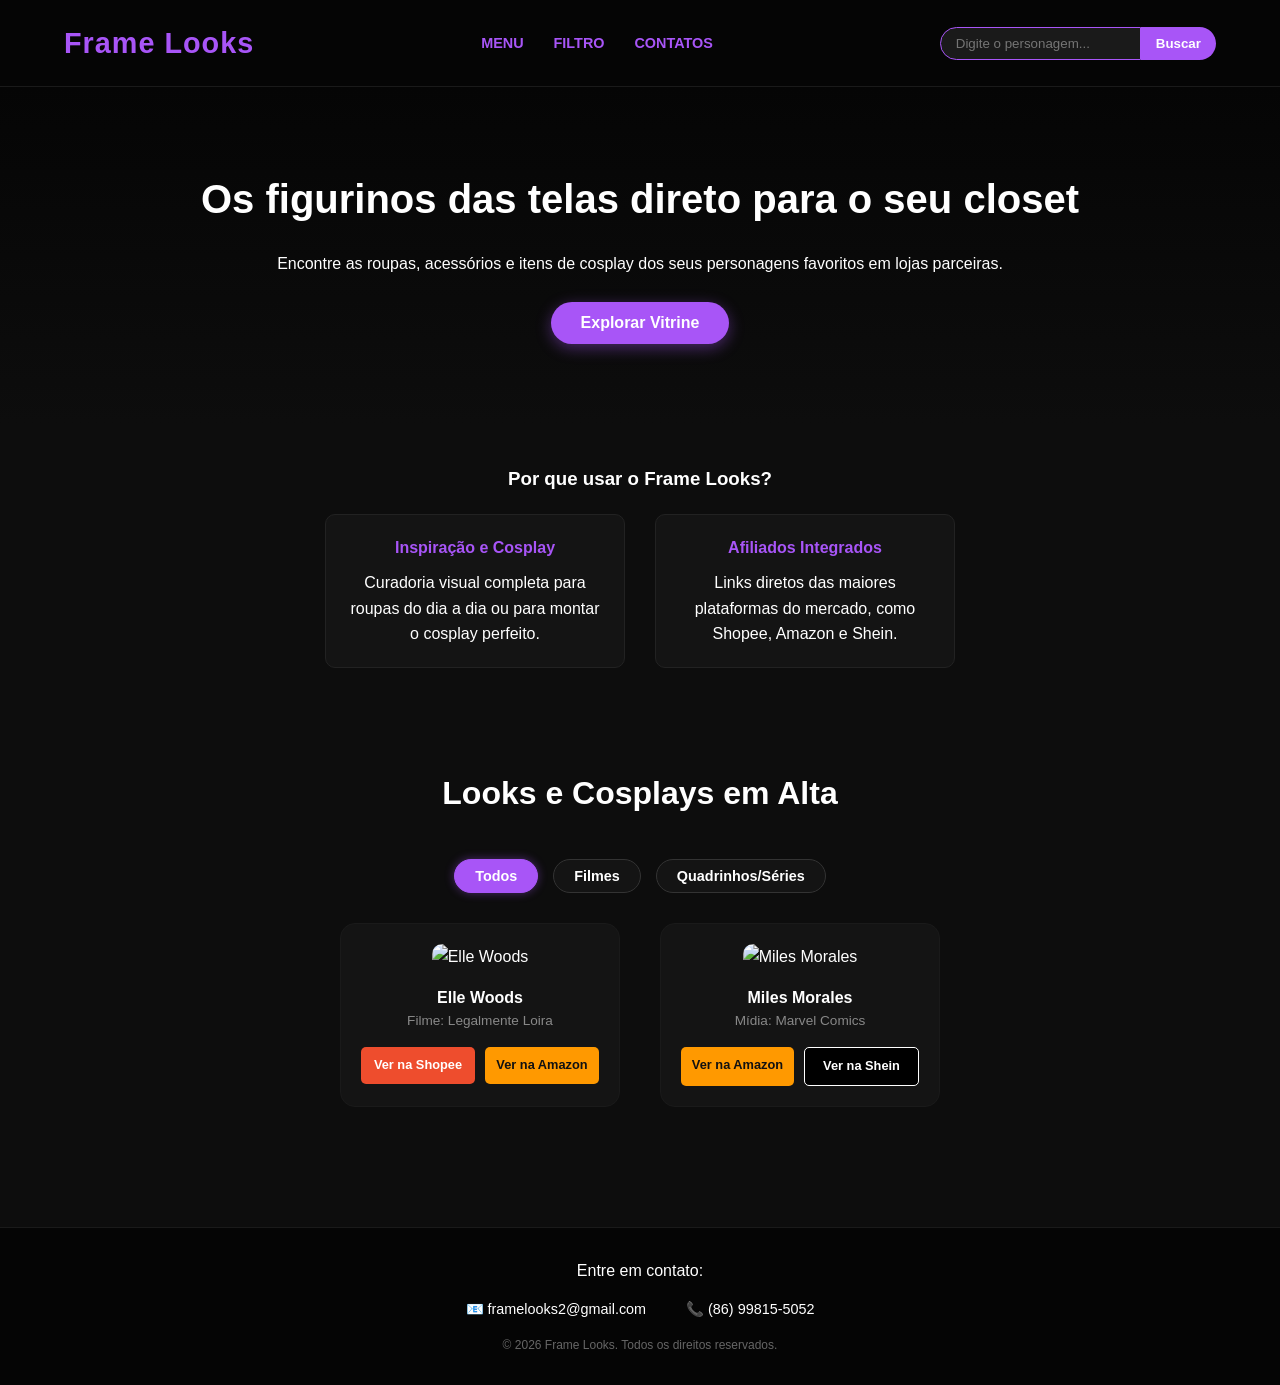
==== index.html @ f484fde3 "Add files via upload" ====
<!DOCTYPE html>
<html lang="pt-br">
<head>
<meta charset="UTF-8">
<meta name="viewport" content="width=device-width, initial-scale=1.0">
<title>Frame Looks | Do Ecrã para o seu Closet</title>
<link rel="stylesheet" href="css/estilos.css">
</head>
<body>
<header class="topo-marca">
<div class="logo">
<h1>Frame Looks</h1>
</div>
<nav class="menu-navegacao">
<ul>
<li><a href="#inicio">MENU</a></li>
<li><a href="#vitrine">FILTRO</a></li>
<li><a href="#contato">CONTATOS</a></li>
</ul>
</nav>
<div class="busca-container">
<input type="text" id="campo-busca" placeholder="Digite o personagem...">
<button id="btn-busca">Buscar</button>
</div>
</header>
<main>
<section id="inicio" class="secao-hero">
<h2>Os figurinos das telas direto para o seu closet</h2>
<p>Encontre as roupas, acessórios e itens de cosplay dos seus personagens favoritos em lojas parceiras.</p>

<button class="btn-principal" id="btn-explorar">Explorar Vitrine</button>

</section>
<section id="beneficios" class="secao-beneficios">
<h3>Por que usar o Frame Looks?</h3>
<div class="beneficios-container">
<article class="beneficio-card">
<h4>Inspiração e Cosplay</h4>
<p>Curadoria visual completa para roupas do dia a dia ou para montar o cosplay perfeito.</p>
</article>
<article class="beneficio-card">
<h4>Afiliados Integrados</h4>
<p>Links diretos das maiores plataformas do mercado, como Shopee, Amazon e Shein.</p>
</article>
</div>
</section>
<section id="vitrine" class="secao-vitrine">

<h3>Looks e Cosplays em Alta</h3>

<div class="filtros-container">
    <button class="btn-filtro ativo" data-filtro="todos">Todos</button>
    <button class="btn-filtro" data-filtro="filme">Filmes</button>
    <button class="btn-filtro" data-filtro="midia">Quadrinhos/Séries</button>
</div>

<div class="vitrine-container">

<article class="look-card" data-personagem="elle woods">

<img src="https://i.pinimg.com/236x/64/03/b2/6403b28e8d918ac08b175a3683c3ab5d.jpg?nii=t" alt="Elle Woods" class="look-img">

<h4>Elle Woods</h4>
<p class="obra-midia">Filme: Legalmente Loira</p>
<div class="links-afiliados">
<a href="#" class="btn-loja shopee">Ver na Shopee</a>
<a href="#" class="btn-loja amazon">Ver na Amazon</a>
</div>
</article>
<article class="look-card" data-personagem="miles morales">
<img src="https://i.pinimg.com/736x/98/9b/88/989b8825048e2fec31570a674437588b.jpg" alt="Miles Morales" class="look-img">

<h4>Miles Morales</h4>
<p class="obra-midia">Mídia: Marvel Comics</p>
<div class="links-afiliados">
<a href="#" class="btn-loja amazon">Ver na Amazon</a>
<a href="#" class="btn-loja shein">Ver na Shein</a>
</div>
</article>
</div>
</section>
</main>
<footer id="contato" class="rodape-site">
<p>Entre em contato:</p>
<div class="contatos-info">
<span>📧 framelooks2@gmail.com</span>
<span>📞 (86) 99815-5052</span>
</div>
<p class="diretos-autorais">&copy; 2026 Frame Looks. Todos os direitos reservados.</p>
</footer>
<script src="js/script.js"></script>
</body>
</html>
---- css/estilos.css ----
* {
    margin: 0;
    padding: 0;
    box-sizing: border-box;
}

body {
    background-color: #0d0d0d; 
    color: #ffffff;
    font-family: 'Segoe UI', Tahoma, Geneva, Verdana, sans-serif;
    line-height: 1.6;
}

.topo-marca {
    display: flex;
    justify-content: space-between;
    align-items: center;
    padding: 20px 5%;
    border-bottom: 1px solid #1a1a1a;
    background-color: #050505;
}

.logo h1 {
    font-size: 1.8rem;
    color: #a855f7; 
    letter-spacing: 1px;
}

.menu-navegacao ul {
    display: flex;
    list-style: none;
    gap: 30px;
}

.menu-navegacao a {
    color: #a855f7; 
    text-decoration: none;
    font-weight: 600;
    font-size: 0.9rem;
    transition: color 0.3s;
}

.menu-navegacao a:hover {
    color: #d8b4fe;
}

.busca-container {
    display: flex;
}

.busca-container input {
    background-color: #1a1a1a;
    border: 1px solid #a855f7;
    color: white;
    padding: 8px 15px;
    border-radius: 20px 0 0 20px;
    outline: none;
}

.busca-container button {
    background-color: #a855f7;
    border: none;
    color: white;
    padding: 8px 15px;
    border-radius: 0 20px 20px 0;
    cursor: pointer;
    font-weight: bold;
}

.secao-hero {
    text-align: center;
    padding: 80px 10%;
    background: linear-gradient(180deg, #050505 0%, #0d0d0d 100%);
}

.secao-hero h2 {
    font-size: 2.5rem;
    margin-bottom: 20px;
    color: #ffffff;
}

.btn-principal {
    background-color: #a855f7;
    color: white;
    border: none;
    padding: 12px 30px;
    font-size: 1rem;
    font-weight: bold;
    border-radius: 25px;
    margin-top: 25px;
    cursor: pointer;
    box-shadow: 0 4px 15px rgba(168, 85, 247, 0.4);
    transition: transform 0.2s;
}

.btn-principal:hover {
    transform: scale(1.05);
}

.secao-beneficios {
    padding: 40px 5%;
    text-align: center;
}

.beneficios-container {
    display: flex;
    justify-content: center;
    gap: 30px;
    margin-top: 20px;
}

.beneficio-card {
    background-color: #141414;
    padding: 20px;
    border-radius: 10px;
    width: 300px;
    border: 1px solid #222;
}

.beneficio-card h4 {
    color: #a855f7;
    margin-bottom: 10px;
}

.secao-vitrine {
    padding: 60px 5%;
    text-align: center;
}

.secao-vitrine h3 {
    font-size: 2rem;
    margin-bottom: 40px;
}

.vitrine-container {
    display: flex;
    justify-content: center;
    flex-wrap: wrap; 
    gap: 40px;
}

.look-card {
    background-color: #141414;
    border-radius: 15px;
    padding: 20px;
    width: 280px;
    border: 1px solid #1a1a1a;
    transition: transform 0.3s, border-color 0.3s;
}

.look-card:hover {
    transform: translateY(-10px);
    border-color: #a855f7;
}

.look-img {
    width: 100%;
    height: 320px;
    object-fit: cover;
    border-radius: 10px;
    margin-bottom: 15px;
}

.obra-midia {
    font-size: 0.85rem;
    color: #888;
    margin-bottom: 15px;
}

.links-afiliados {
    display: flex;
    justify-content: space-between;
    gap: 10px;
}

.btn-loja {
    flex: 1;
    text-align: center;
    text-decoration: none;
    font-size: 0.8rem;
    font-weight: bold;
    padding: 8px 0;
    border-radius: 5px;
    color: white;
}

.shopee { background-color: #ee4d2d; }
.amazon { background-color: #ff9900; color: #111; }
.shein { background-color: #000000; border: 1px solid #fff; }

.rodape-site {
    background-color: #050505; 
    padding: 30px 5%; 
    text-align: center;
    border-top: 1px solid #1a1a1a;
    margin-top: 60px;
}

.contatos-info {
    display: flex;
    justify-content: center;
    gap: 40px;
    margin: 15px 0;
    font-size: 0.9rem;
}

.diretos-autorais {
    font-size: 0.75rem;
    color: #666;
}
/* Estilos dos Botões de Filtro */
.filtros-container {
    display: flex;
    justify-content: center;
    gap: 15px;
    margin-bottom: 30px;
}

.btn-filtro {
    background-color: #141414;
    color: #ffffff;
    border: 1px solid #333;
    padding: 8px 20px;
    border-radius: 20px;
    cursor: pointer;
    font-weight: 600;
    font-size: 0.9rem;
    transition: all 0.3s;
}

.btn-filtro:hover {
    border-color: #a855f7;
    color: #a855f7;
}

.btn-filtro.ativo {
    background-color: #a855f7;
    border-color: #a855f7;
    color: #ffffff;
    box-shadow: 0 0 10px rgba(168, 85, 247, 0.4);
}
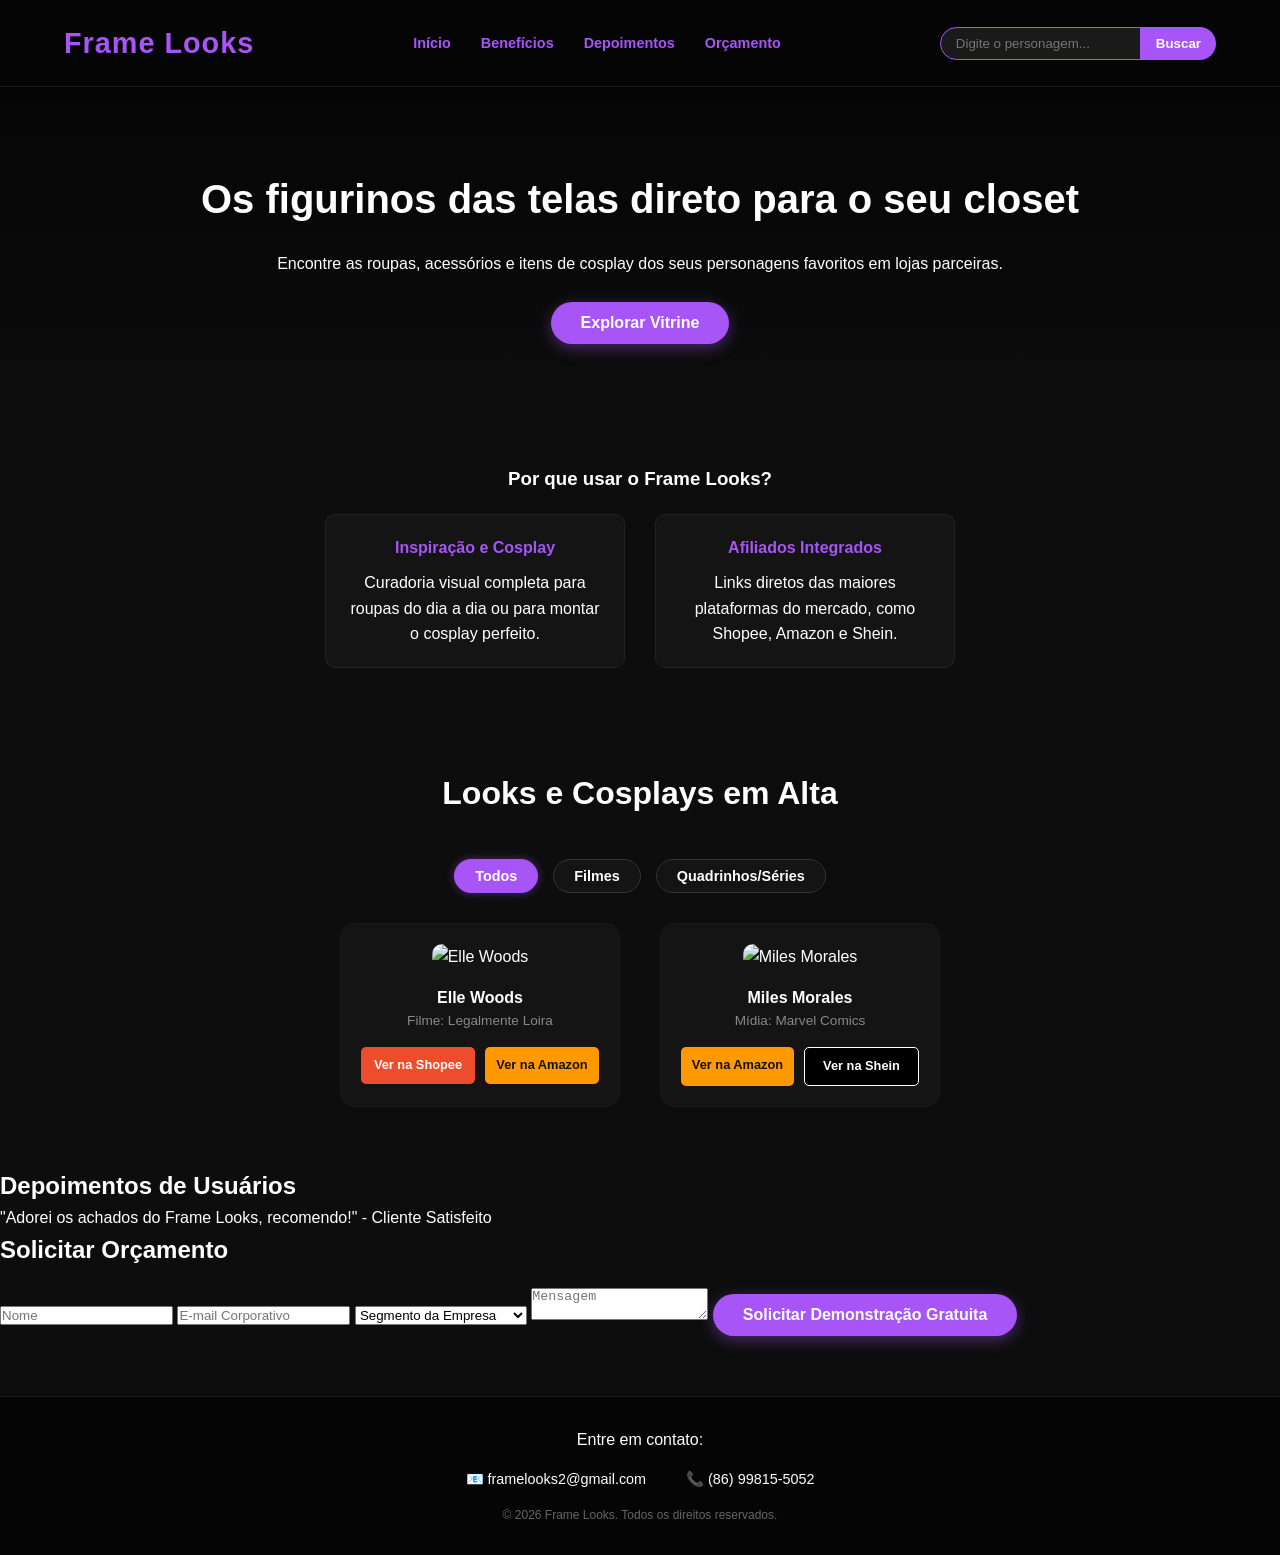
==== commit bfe8e628: "fix: movendo index para o lugar certo" ====
--- a/index.html
+++ b/index.html
@@ -1,93 +1,120 @@
 <!DOCTYPE html>
 <html lang="pt-br">
 <head>
-<meta charset="UTF-8">
-<meta name="viewport" content="width=device-width, initial-scale=1.0">
-<title>Frame Looks | Do Ecrã para o seu Closet</title>
-<link rel="stylesheet" href="css/estilos.css">
+    <meta charset="UTF-8">
+    <meta name="viewport" content="width=device-width, initial-scale=1.0">
+    <title>Frame Looks | Do Ecrã para o seu Closet</title>
+    <link rel="stylesheet" href="../css/estilos.css">
 </head>
 <body>
-<header class="topo-marca">
-<div class="logo">
-<h1>Frame Looks</h1>
-</div>
-<nav class="menu-navegacao">
-<ul>
-<li><a href="#inicio">MENU</a></li>
-<li><a href="#vitrine">FILTRO</a></li>
-<li><a href="#contato">CONTATOS</a></li>
-</ul>
-</nav>
-<div class="busca-container">
-<input type="text" id="campo-busca" placeholder="Digite o personagem...">
-<button id="btn-busca">Buscar</button>
-</div>
-</header>
-<main>
-<section id="inicio" class="secao-hero">
-<h2>Os figurinos das telas direto para o seu closet</h2>
-<p>Encontre as roupas, acessórios e itens de cosplay dos seus personagens favoritos em lojas parceiras.</p>
+    <header class="topo-marca">
+        <div class="logo">
+            <h1>Frame Looks</h1>
+        </div>
+        <nav class="menu-navegacao">
+            <ul>
+                <li><a href="#inicio">Início</a></li>
+                <li><a href="#beneficios">Benefícios</a></li>
+                <li><a href="#depoimentos">Depoimentos</a></li>
+                <li><a href="#orcamento">Orçamento</a></li>
+            </ul>
+        </nav>
+        <div class="busca-container">
+            <input type="text" id="campo-busca" placeholder="Digite o personagem...">
+            <button id="btn-busca">Buscar</button>
+        </div>
+    </header>
 
-<button class="btn-principal" id="btn-explorar">Explorar Vitrine</button>
+    <main>
+        <section id="inicio" class="secao-hero">
+            <h2>Os figurinos das telas direto para o seu closet</h2>
+            <p>Encontre as roupas, acessórios e itens de cosplay dos seus personagens favoritos em lojas parceiras.</p>
+            <button class="btn-principal" id="btn-explorar">Explorar Vitrine</button>
+        </section>
 
-</section>
-<section id="beneficios" class="secao-beneficios">
-<h3>Por que usar o Frame Looks?</h3>
-<div class="beneficios-container">
-<article class="beneficio-card">
-<h4>Inspiração e Cosplay</h4>
-<p>Curadoria visual completa para roupas do dia a dia ou para montar o cosplay perfeito.</p>
-</article>
-<article class="beneficio-card">
-<h4>Afiliados Integrados</h4>
-<p>Links diretos das maiores plataformas do mercado, como Shopee, Amazon e Shein.</p>
-</article>
-</div>
-</section>
-<section id="vitrine" class="secao-vitrine">
+        <section id="beneficios" class="secao-beneficios">
+            <h3>Por que usar o Frame Looks?</h3>
+            <div class="beneficios-container">
+                <article class="beneficio-card">
+                    <h4>Inspiração e Cosplay</h4>
+                    <p>Curadoria visual completa para roupas do dia a dia ou para montar o cosplay perfeito.</p>
+                </article>
+                <article class="beneficio-card">
+                    <h4>Afiliados Integrados</h4>
+                    <p>Links diretos das maiores plataformas do mercado, como Shopee, Amazon e Shein.</p>
+                </article>
+            </div>
+        </section>
 
-<h3>Looks e Cosplays em Alta</h3>
+        <section id="vitrine" class="secao-vitrine">
+            <h3>Looks e Cosplays em Alta</h3>
+            <div class="filtros-container">
+                <button class="btn-filtro ativo" data-filtro="todos">Todos</button>
+                <button class="btn-filtro" data-filtro="filme">Filmes</button>
+                <button class="btn-filtro" data-filtro="midia">Quadrinhos/Séries</button>
+            </div>
 
-<div class="filtros-container">
-    <button class="btn-filtro ativo" data-filtro="todos">Todos</button>
-    <button class="btn-filtro" data-filtro="filme">Filmes</button>
-    <button class="btn-filtro" data-filtro="midia">Quadrinhos/Séries</button>
-</div>
+            <div class="vitrine-container">
+                <!-- Adicionado data-categoria="filme" -->
+                <article class="look-card" data-personagem="elle woods" data-categoria="filme">
+                    <img src="https://i.pinimg.com/236x/64/03/b2/6403b28e8d918ac08b175a3683c3ab5d.jpg?nii=t" alt="Elle Woods" class="look-img">
+                    <h4>Elle Woods</h4>
+                    <p class="obra-midia">Filme: Legalmente Loira</p>
+                    <div class="links-afiliados">
+                        <a href="#" class="btn-loja shopee">Ver na Shopee</a>
+                        <a href="#" class="btn-loja amazon">Ver na Amazon</a>
+                    </div>
+                </article>
 
-<div class="vitrine-container">
+                <!-- Adicionado data-categoria="midia" -->
+                <article class="look-card" data-personagem="miles morales" data-categoria="midia">
+                    <img src="https://i.pinimg.com/736x/98/9b/88/989b8825048e2fec31570a674437588b.jpg" alt="Miles Morales" class="look-img">
+                    <h4>Miles Morales</h4>
+                    <p class="obra-midia">Mídia: Marvel Comics</p>
+                    <div class="links-afiliados">
+                        <a href="#" class="btn-loja amazon">Ver na Amazon</a>
+                        <a href="#" class="btn-loja shein">Ver na Shein</a>
+                    </div>
+                </article>
+            </div>
+        </section>
 
-<article class="look-card" data-personagem="elle woods">
+        <!-- Seção Depoimentos Obrigatória -->
+        <section id="depoimentos" class="secao-depoimentos">
+            <h2>Depoimentos de Usuários</h2>
+            <div class="depoimentos-container">
+                <div class="depoimento-card">
+                    <p>"Adorei os achados do Frame Looks, recomendo!" - Cliente Satisfeito</p>
+                </div>
+            </div>
+        </section>
 
-<img src="https://i.pinimg.com/236x/64/03/b2/6403b28e8d918ac08b175a3683c3ab5d.jpg?nii=t" alt="Elle Woods" class="look-img">
+        <!-- Seção Orçamento Obrigatória -->
+        <section id="orcamento" class="secao-orcamento">
+            <h2>Solicitar Orçamento</h2>
+            <form class="formulario-orcamento">
+                <input type="text" placeholder="Nome" required>
+                <input type="email" placeholder="E-mail Corporativo" required>
+                <select required>
+                    <option value="">Segmento da Empresa</option>
+                    <option value="moda">Varejo de Moda</option>
+                    <option value="entretenimento">Entretenimento / Eventos</option>
+                </select>
+                <textarea placeholder="Mensagem" required></textarea>
+                <button type="submit" class="btn-principal">Solicitar Demonstração Gratuita</button>
+            </form>
+        </section>
+    </main>
 
-<h4>Elle Woods</h4>
-<p class="obra-midia">Filme: Legalmente Loira</p>
-<div class="links-afiliados">
-<a href="#" class="btn-loja shopee">Ver na Shopee</a>
-<a href="#" class="btn-loja amazon">Ver na Amazon</a>
-</div>
-</article>
-<article class="look-card" data-personagem="miles morales">
-<img src="https://i.pinimg.com/736x/98/9b/88/989b8825048e2fec31570a674437588b.jpg" alt="Miles Morales" class="look-img">
+    <footer id="contato" class="rodape-site">
+        <p>Entre em contato:</p>
+        <div class="contatos-info">
+            <span>📧 framelooks2@gmail.com</span>
+            <span>📞 (86) 99815-5052</span>
+        </div>
+        <p class="diretos-autorais">&copy; 2026 Frame Looks. Todos os direitos reservados.</p>
+    </footer>
 
-<h4>Miles Morales</h4>
-<p class="obra-midia">Mídia: Marvel Comics</p>
-<div class="links-afiliados">
-<a href="#" class="btn-loja amazon">Ver na Amazon</a>
-<a href="#" class="btn-loja shein">Ver na Shein</a>
-</div>
-</article>
-</div>
-</section>
-</main>
-<footer id="contato" class="rodape-site">
-<p>Entre em contato:</p>
-<div class="contatos-info">
-<span>📧 framelooks2@gmail.com</span>
-<span>📞 (86) 99815-5052</span>
-</div>
-<p class="diretos-autorais">&copy; 2026 Frame Looks. Todos os direitos reservados.</p>
-</footer>
-<script src="js/script.js"></script>
+    <script src="js/script.js"></script>
 </body>
 </html>
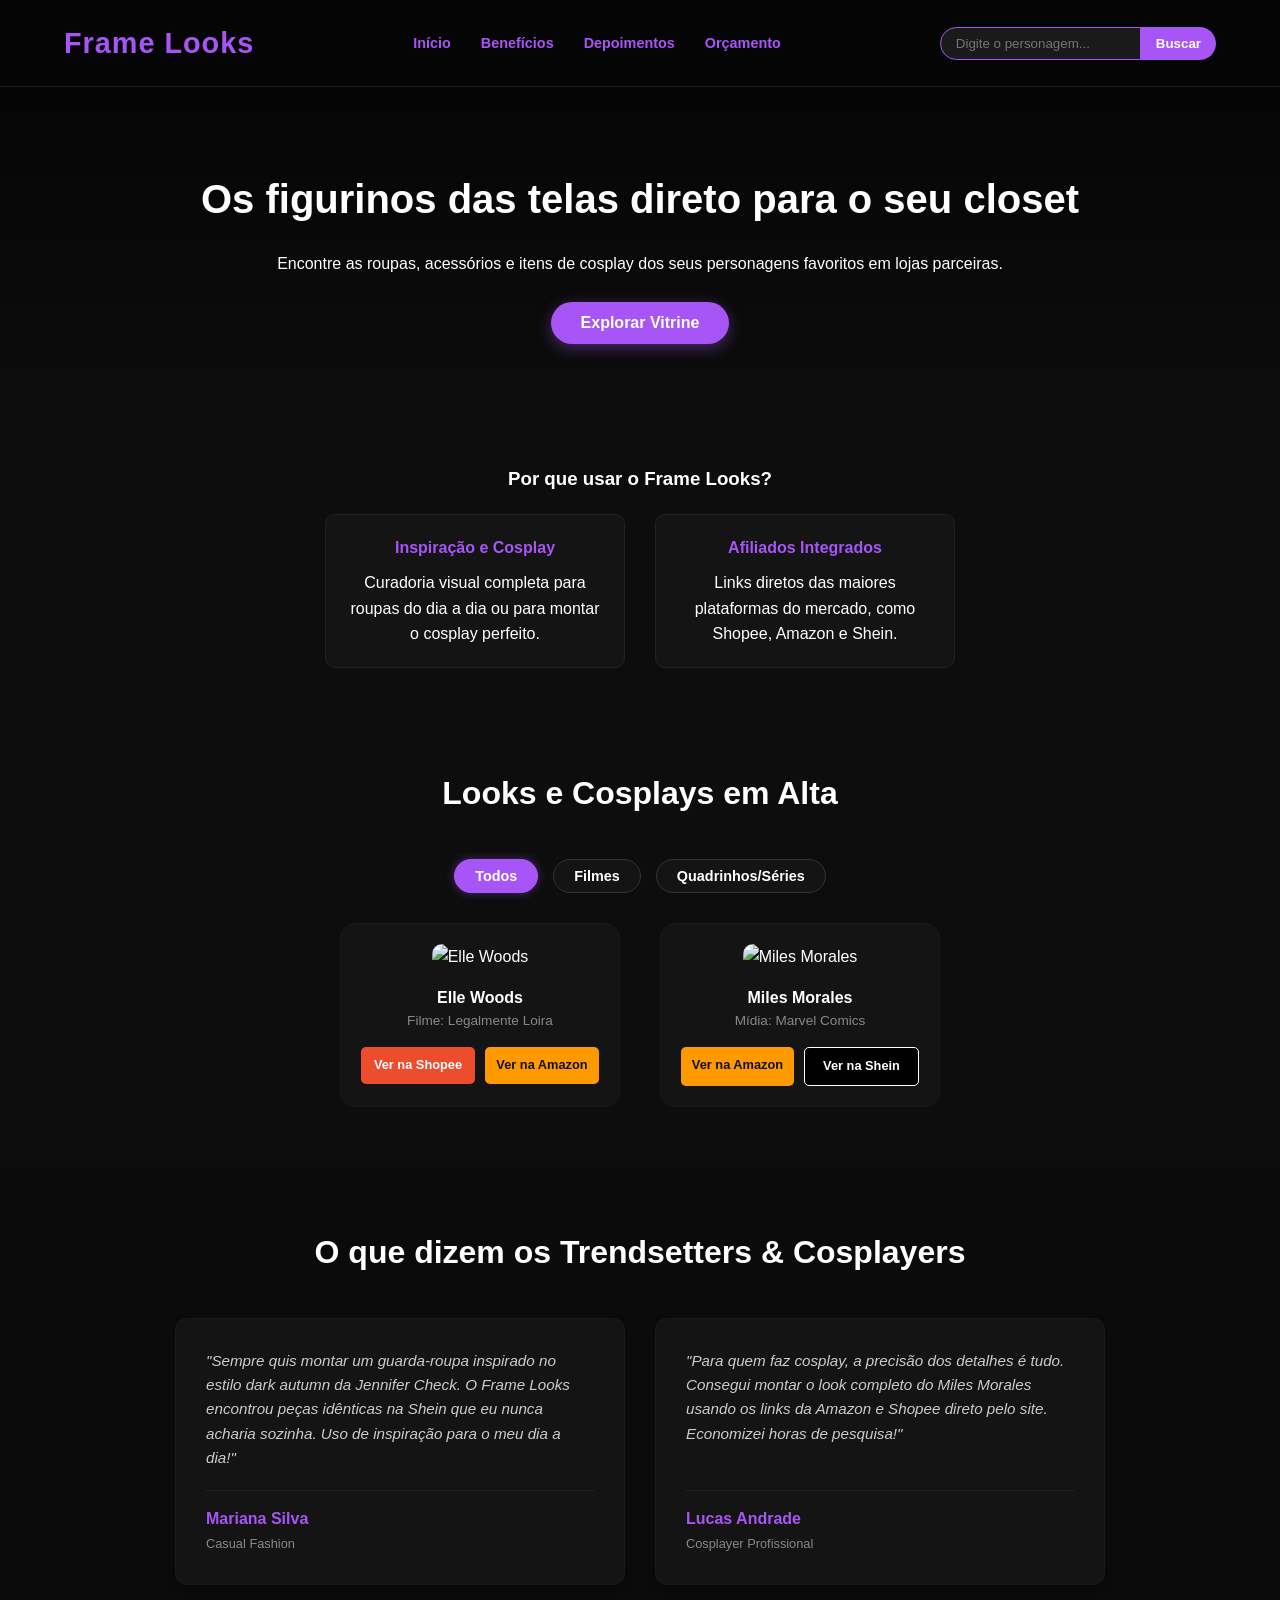
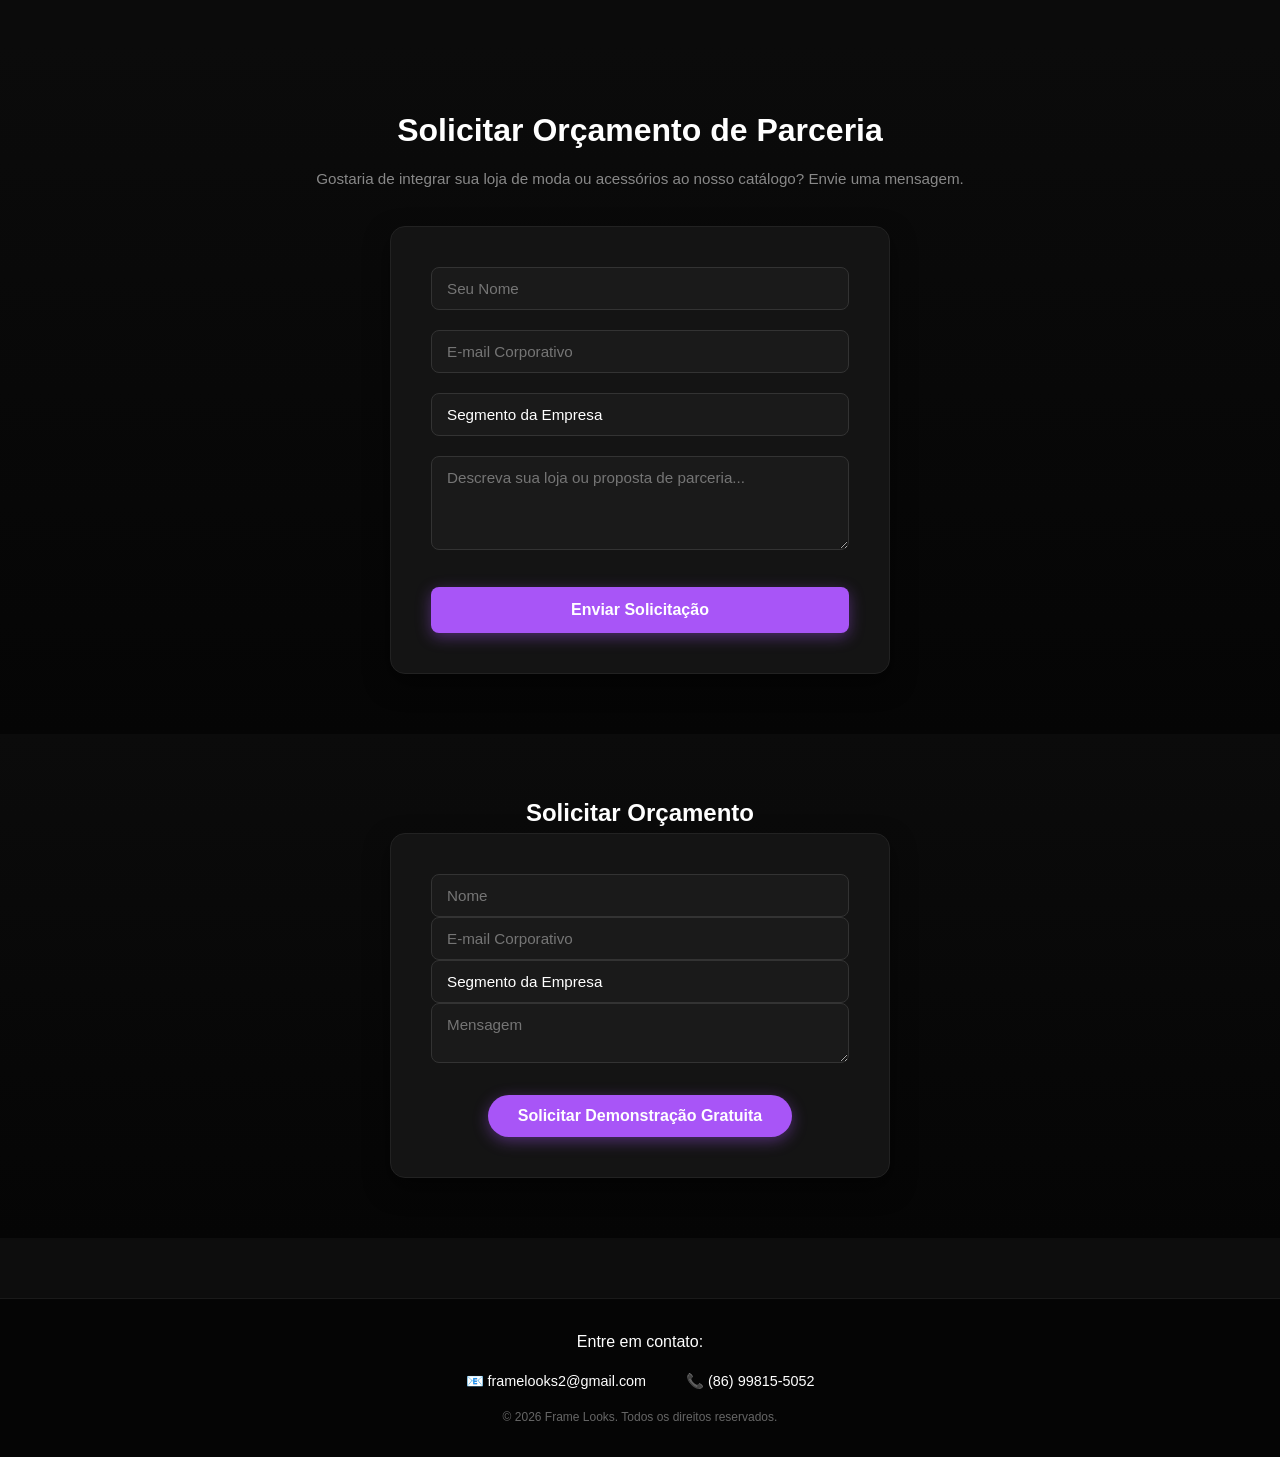
==== commit 07efd840: "melhoria nos depoimentos e orcamento" ====
--- a/index.html
+++ b/index.html
@@ -4,7 +4,7 @@
     <meta charset="UTF-8">
     <meta name="viewport" content="width=device-width, initial-scale=1.0">
     <title>Frame Looks | Do Ecrã para o seu Closet</title>
-    <link rel="stylesheet" href="../css/estilos.css">
+    <link rel="stylesheet" href="css/estilos.css">
 </head>
 <body>
     <header class="topo-marca">
@@ -79,14 +79,50 @@
             </div>
         </section>
 
-        <!-- Seção Depoimentos Obrigatória -->
+       <!-- Seção Depoimentos Atualizada -->
         <section id="depoimentos" class="secao-depoimentos">
-            <h2>Depoimentos de Usuários</h2>
+            <h3>O que dizem os Trendsetters & Cosplayers</h3>
             <div class="depoimentos-container">
                 <div class="depoimento-card">
-                    <p>"Adorei os achados do Frame Looks, recomendo!" - Cliente Satisfeito</p>
+                    <p class="texto-depoimento">"Sempre quis montar um guarda-roupa inspirado no estilo dark autumn da Jennifer Check. O Frame Looks encontrou peças idênticas na Shein que eu nunca acharia sozinha. Uso de inspiração para o meu dia a dia!"</p>
+                    <div class="autor-info">
+                        <span class="nome-autor">Mariana Silva</span>
+                        <span class="tag-autor">Casual Fashion</span>
+                    </div>
+                </div>
+                <div class="depoimento-card">
+                    <p class="texto-depoimento">"Para quem faz cosplay, a precisão dos detalhes é tudo. Consegui montar o look completo do Miles Morales usando os links da Amazon e Shopee direto pelo site. Economizei horas de pesquisa!"</p>
+                    <div class="autor-info">
+                        <span class="nome-autor">Lucas Andrade</span>
+                        <span class="tag-autor">Cosplayer Profissional</span>
+                    </div>
                 </div>
             </div>
+        </section>
+
+        <!-- Seção Orçamento Atualizada -->
+        <section id="orcamento" class="secao-orcamento">
+            <h3>Solicitar Orçamento de Parceria</h3>
+            <p class="subtitulo-orcamento">Gostaria de integrar sua loja de moda ou acessórios ao nosso catálogo? Envie uma mensagem.</p>
+            <form class="formulario-orcamento">
+                <div class="grupo-input">
+                    <input type="text" placeholder="Seu Nome" required>
+                </div>
+                <div class="grupo-input">
+                    <input type="email" placeholder="E-mail Corporativo" required>
+                </div>
+                <div class="grupo-input">
+                    <select required>
+                        <option value="" disabled selected>Segmento da Empresa</option>
+                        <option value="moda">Varejo de Moda / E-commerce</option>
+                        <option value="entretenimento">Eventos / Ateliê Cosplay</option>
+                    </select>
+                </div>
+                <div class="grupo-input">
+                    <textarea placeholder="Descreva sua loja ou proposta de parceria..." rows="4" required></textarea>
+                </div>
+                <button type="submit" class="btn-principal btn-formulario">Enviar Solicitação</button>
+            </form>
         </section>
 
         <!-- Seção Orçamento Obrigatória -->
@@ -114,7 +150,6 @@
         </div>
         <p class="diretos-autorais">&copy; 2026 Frame Looks. Todos os direitos reservados.</p>
     </footer>
-
-    <script src="js/script.js"></script>
+    <script src="js/ex7_3.js"></script>
 </body>
 </html>
--- a/css/estilos.css
+++ b/css/estilos.css
@@ -238,4 +238,135 @@
     border-color: #a855f7;
     color: #ffffff;
     box-shadow: 0 0 10px rgba(168, 85, 247, 0.4);
+}
+/* ==================== SEÇÃO DEPOIMENTOS ==================== */
+.secao-depoimentos {
+    padding: 60px 5%;
+    text-align: center;
+    background-color: #0b0b0b;
+}
+
+.secao-depoimentos h3 {
+    font-size: 2rem;
+    color: #ffffff;
+    margin-bottom: 40px;
+}
+
+.depoimentos-container {
+    display: flex;
+    justify-content: center;
+    gap: 30px;
+    flex-wrap: wrap;
+}
+
+.depoimento-card {
+    background-color: #141414;
+    border: 1px solid #1a1a1a;
+    padding: 30px;
+    border-radius: 12px;
+    width: 100%;
+    max-width: 450px;
+    text-align: left;
+    box-shadow: 0 4px 10px rgba(0, 0, 0, 0.3);
+    display: flex;
+    flex-direction: column;
+    justify-content: space-between;
+}
+
+.texto-depoimento {
+    font-style: italic;
+    color: #cccccc;
+    font-size: 0.95rem;
+    margin-bottom: 20px;
+}
+
+.autor-info {
+    display: flex;
+    flex-direction: column;
+    border-top: 1px solid #222;
+    padding-top: 15px;
+}
+
+.nome-autor {
+    font-weight: bold;
+    color: #a855f7;
+}
+
+.tag-autor {
+    font-size: 0.8rem;
+    color: #888;
+    margin-top: 2px;
+}
+
+
+/* ==================== SEÇÃO ORÇAMENTO ==================== */
+.secao-orcamento {
+    padding: 60px 5%;
+    text-align: center;
+    background: linear-gradient(180deg, #0b0b0b 0%, #050505 100%);
+}
+
+.secao-orcamento h3 {
+    font-size: 2rem;
+    color: #ffffff;
+    margin-bottom: 10px;
+}
+
+.subtitulo-orcamento {
+    color: #888;
+    font-size: 0.95rem;
+    margin-bottom: 35px;
+}
+
+.formulario-orcamento {
+    max-width: 500px;
+    margin: 0 auto;
+    background-color: #141414;
+    padding: 40px;
+    border-radius: 15px;
+    border: 1px solid #222;
+    box-shadow: 0 10px 25px rgba(0, 0, 0, 0.5);
+}
+
+.grupo-input {
+    margin-bottom: 20px;
+    text-align: left;
+}
+
+.formulario-orcamento input,
+.formulario-orcamento select,
+.formulario-orcamento textarea {
+    width: 100%;
+    background-color: #1a1a1a;
+    border: 1px solid #333;
+    color: #ffffff;
+    padding: 12px 15px;
+    border-radius: 8px;
+    font-family: inherit;
+    font-size: 0.95rem;
+    outline: none;
+    transition: border-color 0.3s, box-shadow 0.3s;
+}
+
+.formulario-orcamento input:focus,
+.formulario-orcamento select:focus,
+.formulario-orcamento textarea:focus {
+    border-color: #a855f7;
+    box-shadow: 0 0 8px rgba(168, 85, 247, 0.2);
+}
+
+.formulario-orcamento select {
+    cursor: pointer;
+    appearance: none; /* Remove seta padrão em alguns navegadores */
+}
+
+.formulario-orcamento textarea {
+    resize: vertical;
+}
+
+.btn-formulario {
+    width: 100%;
+    margin-top: 10px;
+    padding: 14px;
+    border-radius: 8px;
 }
